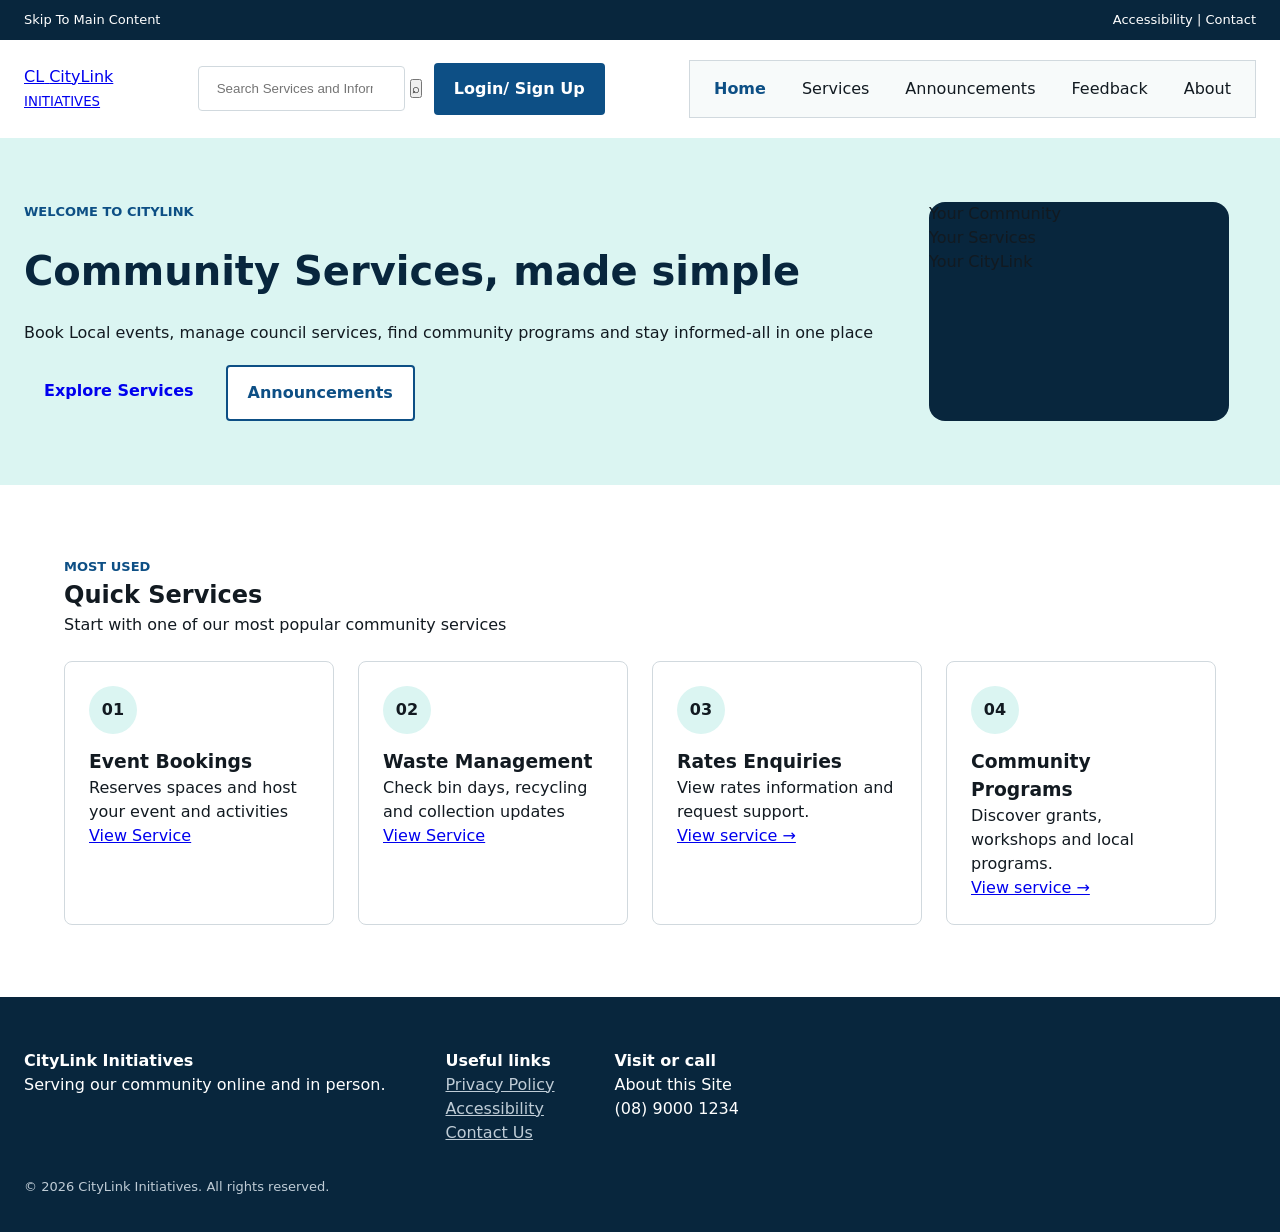
==== index.html @ e86f0f62 "Add header, nav, hero, quick services, footer and base styles" ====
<!DOCTYPE html>
<html lang="en">
<head>
    <meta charset="UTF-8">
    <meta name="viewport" content="width=device-width, initial-scale=1.0">
    <title>CityLink Initiatives - Community services, made simple</title>
    <link rel="stylesheet" href="css/style.css">
</head>
<body>

    <a class="skip-link" href="#main-content">Skip to main content</a>

    <!-- Header, nav, hero Section go here -->
    <div class="utility-bar">
        <span>Skip To Main Content</span>
        <span>Accessibility&nbsp;|&nbsp;Contact</span>
    </div>

    <header class="main-header">
        <a href="index.html" class="logo">
            <span class="logo-mark">CL</span>
            <span class="logo-text">CityLink<br><small>INITIATIVES</small></span>
        </a>

        <div class="header-actions">
            <form role="search" class="search">
                <input type="search" placeholder="Search Services and Information">
                <button type="submit" aria-label="Search">⌕</button>
            </form>
            <a href="#" class="btn btn-primary">Login/ Sign Up</a>
        </div>

        <nav class="primary-nav" aria-label="Priimary">
            <a href="index.html" aria-current="page">Home</a>
            <a href="services.html">Services</a>
            <a href="announcements.html">Announcements</a>
            <a href="feedback.html">Feedback</a>
            <a href="about.html">About</a>
        </nav>

    </header>

    <main id="main-content">
        <!-- Main content goes here -->
        <section class="hero">
            <div class="hero-contet">
                <p class="eyebrow">WELCOME TO CITYLINK</p>
                <h1>Community Services, made simple</h1>
                <p class="hero-lead">Book Local events, manage council services, find community programs and stay informed-all in one place</p>
            <div class="hero-actions">
                <a href="services.html" class="btn btn-Primary">Explore Services</a>
                <a href="announcements.html" class="btn btn-outline">Announcements</a>
            </div>
            </div>
            <div class="hero-graphic" aria-hidden="true">
                <div class="hero-card">
                    <p>Your Community <br> Your Services<br> Your CityLink</p>
                </div>
            </div>
        </section>

        <section class="quick-services">
            <p class="eyebrow">MOST USED</p>
            <h2>Quick Services</h2>
            <p class="section-lead">Start with one of our most popular community services</p>
            <div class="card-grid">
                <article class="service-card">
                    <span class="service-number">01</span>
                    <h3>Event Bookings</h3>
                    <p>Reserves spaces and host your event and activities</p>
                    <a href="#">View Service</a>
                </article>
                 <article class="service-card">
                    <span class="service-number">02</span>
                    <h3>Waste Management</h3>
                    <p>Check bin days, recycling and collection updates</p>
                    <a href="#">View Service</a>
                </article>
                <article class="service-card">
                    <span class="service-number">03</span>
                    <h3>Rates Enquiries</h3>
                    <p>View rates information and request support.</p>
                    <a href="#">View service →</a>
                </article>
                <article class="service-card">
                    <span class="service-number">04</span>
                    <h3>Community Programs</h3>
                    <p>Discover grants, workshops and local programs.</p>
                    <a href="#">View service →</a>
                </article>
            </div>
        </section>
    </main>

    <!--Footer goes here-->
    <footer class="site-footer">
    <div class="footer-columns">
        <div>
            <h4>CityLink Initiatives</h4>
            <p>Serving our community online and in person.</p>
        </div>
        <div>
            <h4>Useful links</h4>
            <p><a href="#">Privacy Policy</a><br><a href="#">Accessibility</a><br><a href="#">Contact Us</a></p>
        </div>
        <div>
            <h4>Visit or call</h4>
            <p>About this Site<br>(08) 9000 1234</p>
        </div>
    </div>
    <p class="copyright">© 2026 CityLink Initiatives. All rights reserved.</p>
    </footer>

    <script src="js/main.js" defer></script>

</body>
</html>
---- css/style.css ----
:root {
  --color-primary: #0d4f85;
  --color-navy: #08263d;
  --color-teal-surface: #dbf5f2;
  --color-blue-surface: #e8f5fc;
  --color-text: #121a21;
  --color-text-muted: #4d5963;
  --color-border: #d1d9de;
  --color-bg-muted: #f7fafa;
  --font-body: 'Inter', system-ui, sans-serif;
  --radius-sm: 4px;
  --radius-md: 8px;
  --radius-lg: 16px;
  --container-width: 1200px;
}

*, *::before, *::after { box-sizing: border-box; margin: 0; padding: 0; }

body {
  font-family: var(--font-body);
  color: var(--color-text);
  line-height: 1.5;
}

.skip-link {
  position: absolute;
  left: -999px;
  top: 0;
  background: var(--color-primary);
  color: white;
  padding: 12px 20px;
  z-index: 100;
}
.skip-link:focus { left: 0; }

.utility-bar {
  background: var(--color-navy);
  color: white;
  display: flex;
  justify-content: space-between;
  padding: 10px 24px;
  font-size: 13px;
}

.main-header {
  display: flex;
  justify-content: space-between;
  align-items: center;
  padding: 20px 24px;
}
.header-actions { display: flex; gap: 12px; align-items: center; }
.search input {
  border: 1px solid var(--color-border);
  border-radius: var(--radius-sm);
  padding: 14px 18px;
}

.btn {
  display: inline-block;
  padding: 14px 20px;
  border-radius: var(--radius-sm);
  text-decoration: none;
  font-weight: 600;
}
.btn-primary { background: var(--color-primary); color: white; }
.btn-outline { background: white; color: var(--color-primary); border: 2px solid var(--color-primary); }

.primary-nav {
  background: var(--color-bg-muted);
  border: 1px solid var(--color-border);
  display: flex;
  gap: 36px;
  padding: 16px 24px;
}
.primary-nav a { text-decoration: none; color: var(--color-text); font-weight: 500; }
.primary-nav a[aria-current="page"] { color: var(--color-primary); font-weight: 600; }

.hero {
  background: var(--color-teal-surface);
  display: flex;
  gap: 56px;
  padding: 64px 24px;
  flex-wrap: wrap;
}
.hero h1 { font-size: 2.5rem; color: var(--color-navy); margin: 20px 0; }
.eyebrow { color: var(--color-primary); font-weight: 700; font-size: 13px; }
.hero-actions { display: flex; gap: 12px; margin-top: 20px; }
.hero-graphic {
  background: var(--color-navy);
  border-radius: var(--radius-lg);
  min-width: 300px;
  min-height: 200px;
}

.quick-services { padding: 72px 24px; max-width: var(--container-width); margin: 0 auto; }
.card-grid {
  display: grid;
  grid-template-columns: repeat(auto-fit, minmax(240px, 1fr));
  gap: 24px;
  margin-top: 24px;
}
.service-card {
  border: 1px solid var(--color-border);
  border-radius: var(--radius-md);
  padding: 24px;
}
.service-number {
  display: inline-flex;
  align-items: center;
  justify-content: center;
  width: 48px; height: 48px;
  background: var(--color-teal-surface);
  border-radius: 24px;
  font-weight: 700;
  margin-bottom: 14px;
}

.site-footer { background: var(--color-navy); color: white; padding: 52px 24px 36px; }
.footer-columns { display: flex; gap: 60px; flex-wrap: wrap; }
.footer-columns a { color: #bfccd6; }
.copyright { color: #bfccd6; font-size: 13px; margin-top: 32px; }

@media (max-width: 768px) {
  .main-header, .primary-nav, .hero { flex-direction: column; align-items: flex-start; }
  .hero-graphic { width: 100%; }
}
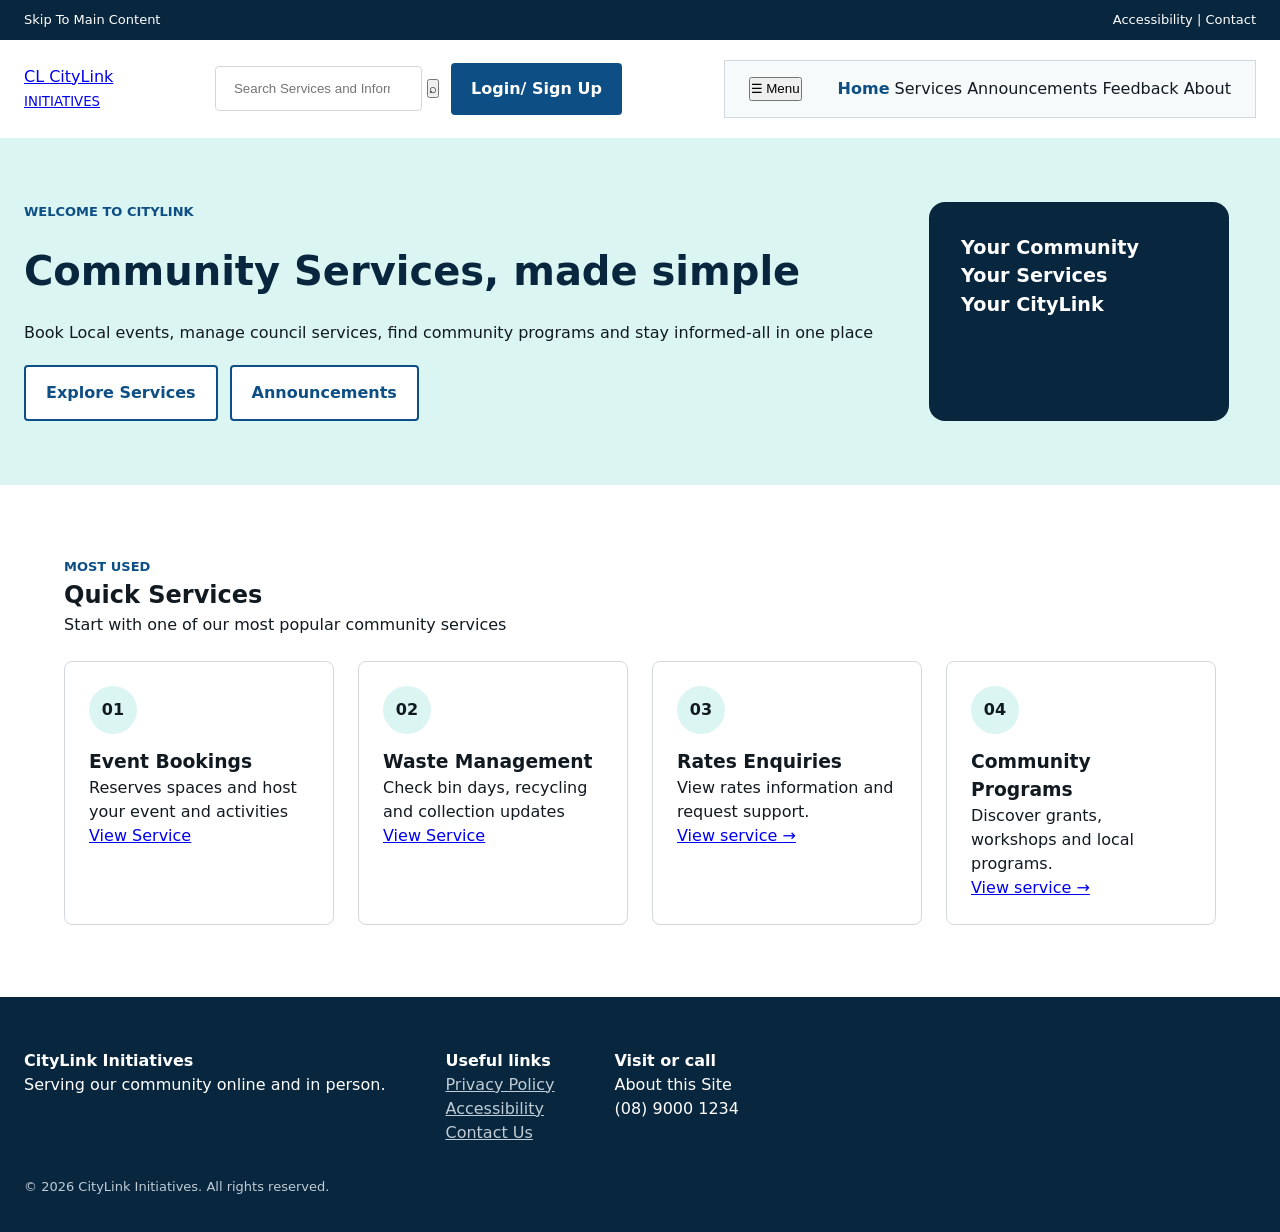
==== commit 96a05f70: "update project" ====
--- a/index.html
+++ b/index.html
@@ -30,12 +30,16 @@
             <a href="#" class="btn btn-primary">Login/ Sign Up</a>
         </div>
 
-        <nav class="primary-nav" aria-label="Priimary">
-            <a href="index.html" aria-current="page">Home</a>
-            <a href="services.html">Services</a>
-            <a href="announcements.html">Announcements</a>
-            <a href="feedback.html">Feedback</a>
-            <a href="about.html">About</a>
+        <nav class="primary-nav" aria-label="Primary">
+            <button class="nav-toggle" aria-expanded="false" aria-controls="nav-links">
+              ☰ Menu
+            </button>
+            <div class="nav-links" id="nav-links">
+                <a href="index.html" aria-current="page">Home</a>
+                <a href="services.html">Services</a>
+                <a href="announcements.html">Announcements</a>
+                <a href="feedback.html">Feedback</a>
+                <a href="about.html">About</a>
         </nav>
 
     </header>
@@ -48,7 +52,7 @@
                 <h1>Community Services, made simple</h1>
                 <p class="hero-lead">Book Local events, manage council services, find community programs and stay informed-all in one place</p>
             <div class="hero-actions">
-                <a href="services.html" class="btn btn-Primary">Explore Services</a>
+                <a href="services.html" class="btn btn-outline">Explore Services</a>
                 <a href="announcements.html" class="btn btn-outline">Announcements</a>
             </div>
             </div>
--- a/css/style.css
+++ b/css/style.css
@@ -91,7 +91,13 @@
   min-width: 300px;
   min-height: 200px;
 }
-
+.hero-card{
+  color: white;
+  font-size: 1.2rem;
+  font-weight: 600;
+  line-height: 1.5;
+  padding: 32px;
+}
 .quick-services { padding: 72px 24px; max-width: var(--container-width); margin: 0 auto; }
 .card-grid {
   display: grid;
@@ -123,4 +129,7 @@
 @media (max-width: 768px) {
   .main-header, .primary-nav, .hero { flex-direction: column; align-items: flex-start; }
   .hero-graphic { width: 100%; }
+  .nav-toggle { display:block;}
+  .nav-links {display:none; flex-direction: column; gap: 16px; margin-top: 12px;}
+  .nav-links.nav-linksopen { display:flex; }
 }
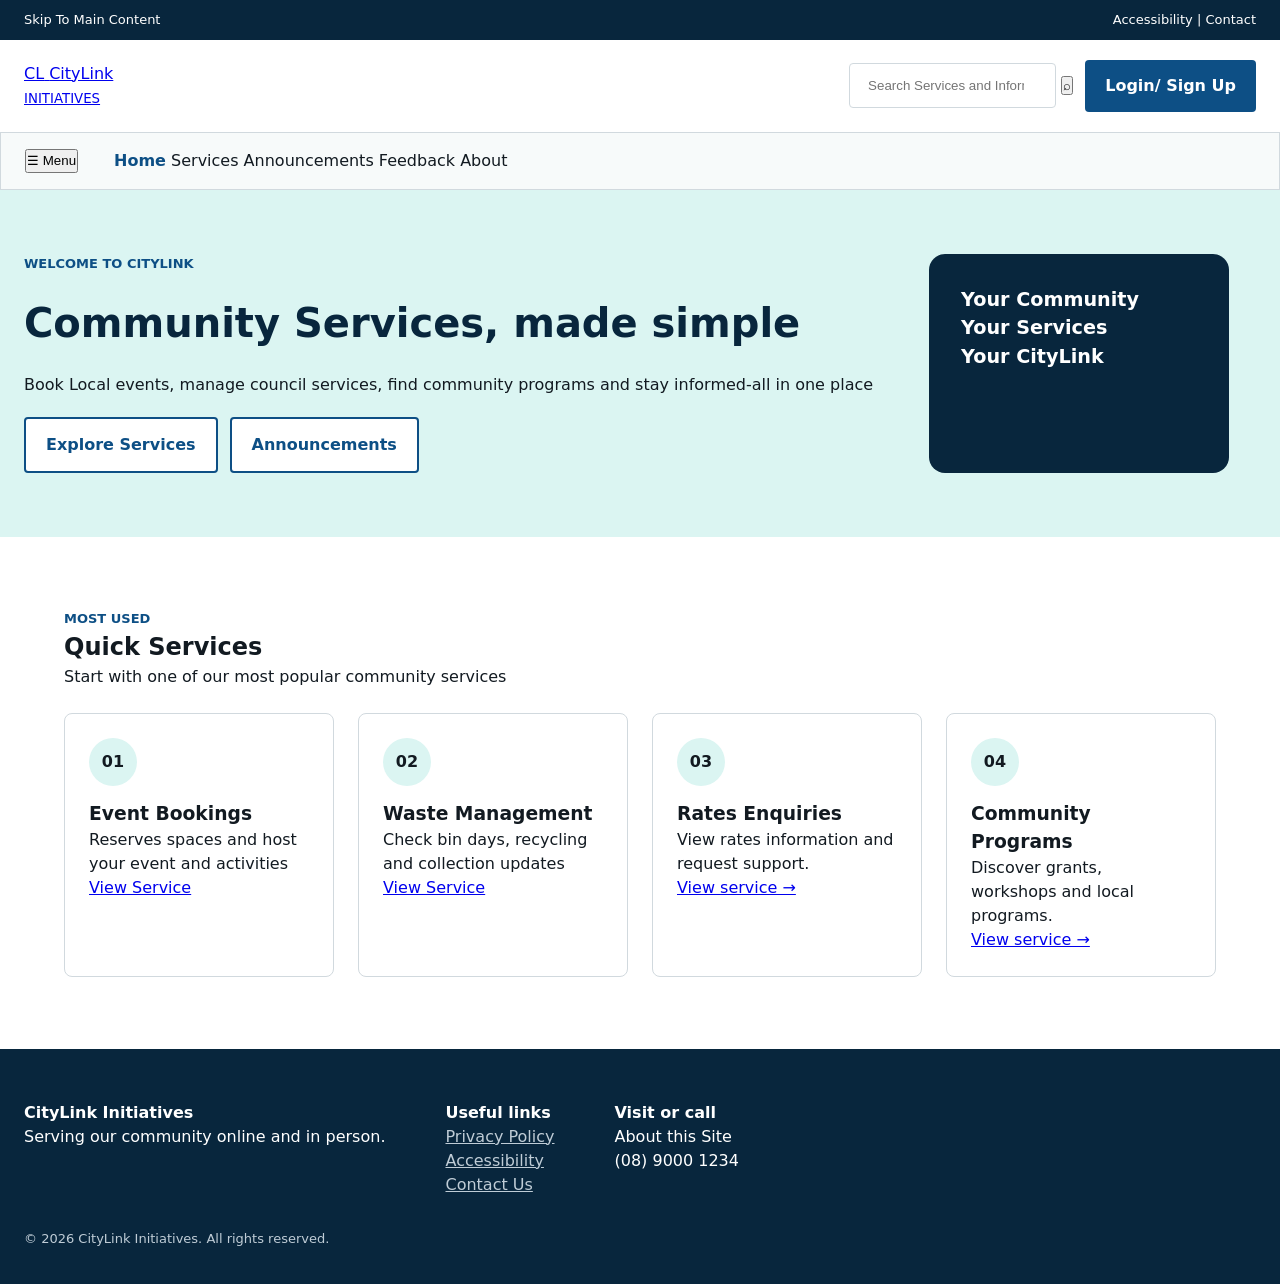
==== commit 8af7f34e: "Add Services, Announcements, Feddback and About pages; fix nav/header nesting, close nav-links div, " ====
--- a/index.html
+++ b/index.html
@@ -29,8 +29,9 @@
             </form>
             <a href="#" class="btn btn-primary">Login/ Sign Up</a>
         </div>
+    </header>
 
-        <nav class="primary-nav" aria-label="Primary">
+    <nav class="primary-nav" aria-label="Primary">
             <button class="nav-toggle" aria-expanded="false" aria-controls="nav-links">
               ☰ Menu
             </button>
@@ -40,9 +41,8 @@
                 <a href="announcements.html">Announcements</a>
                 <a href="feedback.html">Feedback</a>
                 <a href="about.html">About</a>
-        </nav>
-
-    </header>
+            </div>
+    </nav>
 
     <main id="main-content">
         <!-- Main content goes here -->
--- a/css/style.css
+++ b/css/style.css
@@ -121,6 +121,20 @@
   margin-bottom: 14px;
 }
 
+.feedback-form { max-width: 560px; display: flex; flex-direction: column; gap: 20px; }
+.form-field { display: flex; flex-direction: column; gap: 6px; }
+.form-field label { font-weight: 600; }
+.form-field input,
+.form-field select,
+.form-field textarea {
+  border: 1px solid var(--color-border);
+  border-radius: var(--radius-sm);
+  padding: 12px 14px;
+  font-family: inherit;
+  font-size: 1rem;
+}
+.form-field textarea { resize: vertical; }
+
 .site-footer { background: var(--color-navy); color: white; padding: 52px 24px 36px; }
 .footer-columns { display: flex; gap: 60px; flex-wrap: wrap; }
 .footer-columns a { color: #bfccd6; }
@@ -131,5 +145,5 @@
   .hero-graphic { width: 100%; }
   .nav-toggle { display:block;}
   .nav-links {display:none; flex-direction: column; gap: 16px; margin-top: 12px;}
-  .nav-links.nav-linksopen { display:flex; }
+  .nav-links.nav-links--open { display:flex; }
 }
